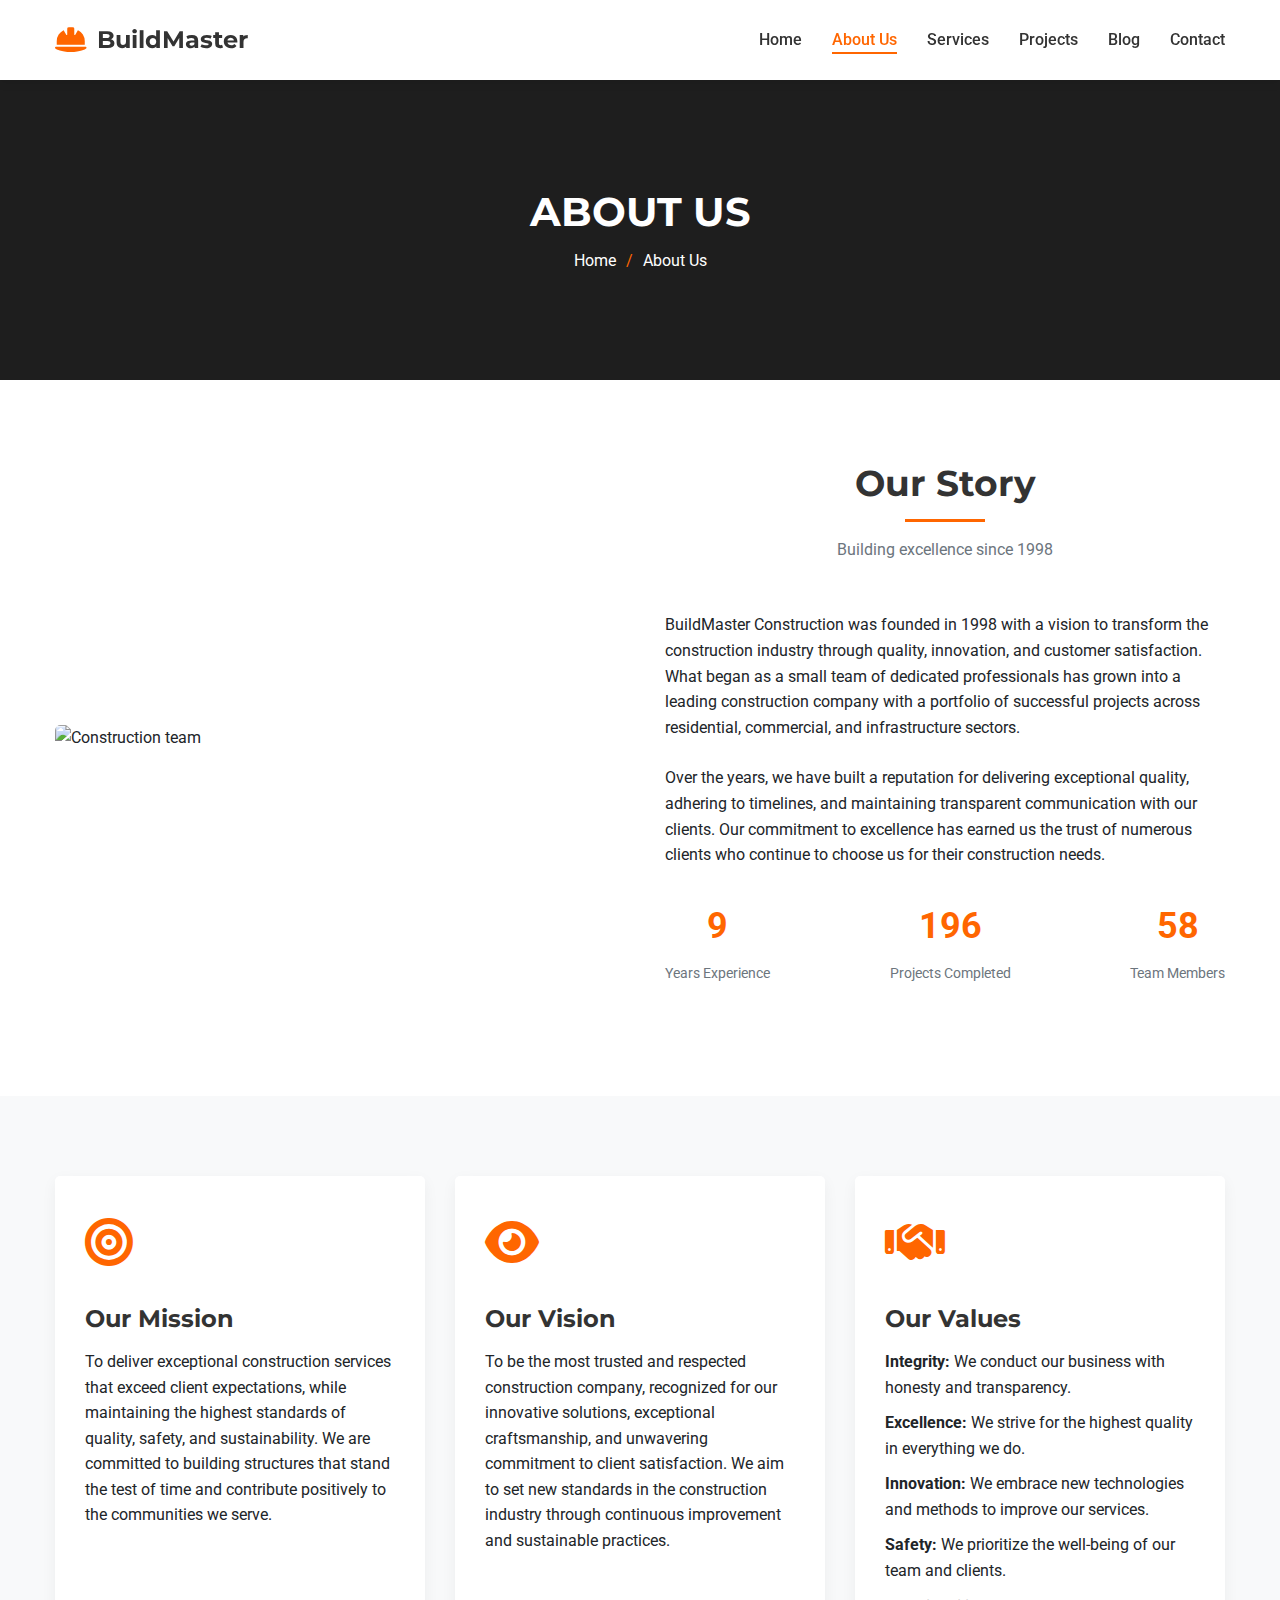
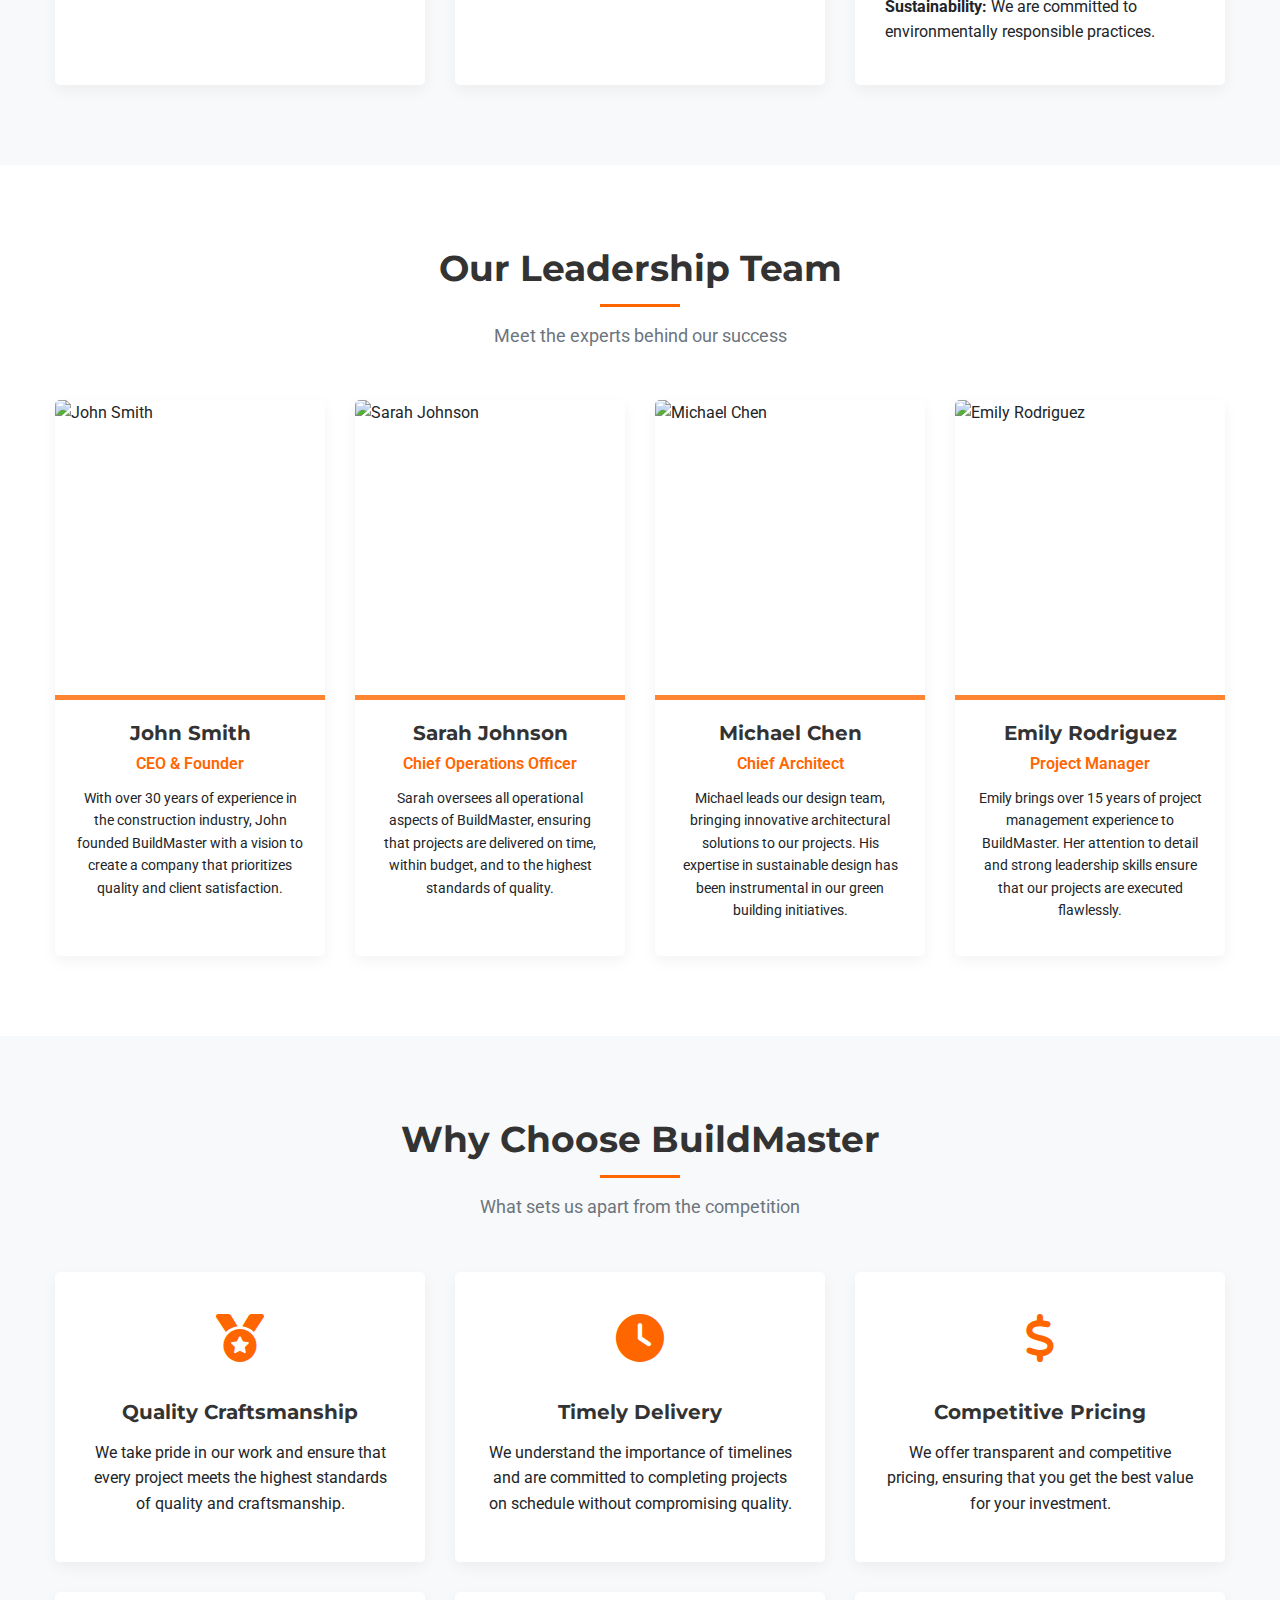
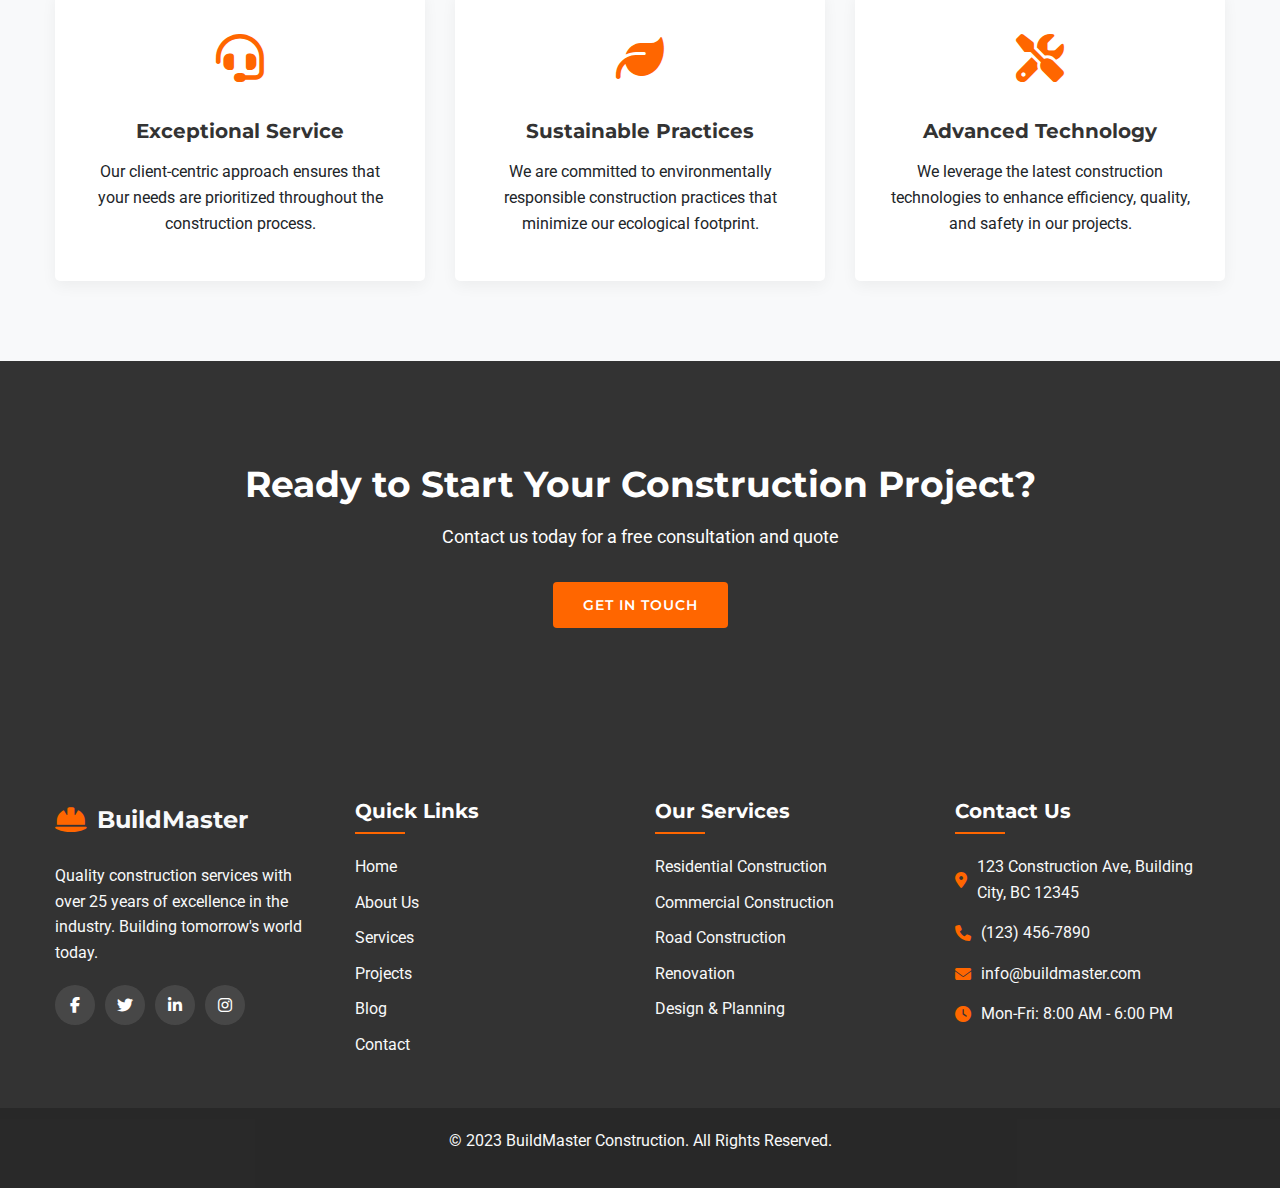
==== about.html @ 222fef74 "BuildMaster  Building Your Vision with Excellence" ====
<!DOCTYPE html>
<html lang="en">
<head>
    <meta charset="UTF-8">
    <meta name="viewport" content="width=device-width, initial-scale=1.0">
    <title>About Us - BuildMaster Construction</title>
    <link rel="stylesheet" href="style.css">
    <link rel="stylesheet" href="https://cdnjs.cloudflare.com/ajax/libs/font-awesome/6.4.0/css/all.min.css">
    <link rel="preconnect" href="https://fonts.googleapis.com">
    <link rel="preconnect" href="https://fonts.gstatic.com" crossorigin>
    <link href="https://fonts.googleapis.com/css2?family=Montserrat:wght@400;500;600;700&family=Roboto:wght@300;400;500;700&display=swap" rel="stylesheet">
</head>
<body>
    <!-- Header -->
    <header id="header">
        <div class="container">
            <div class="header-content">
                <div class="logo">
                    <a href="index.html">
                        <span class="logo-icon"><i class="fas fa-hard-hat"></i></span>
                        <span class="logo-text">BuildMaster</span>
                    </a>
                </div>
                <nav class="main-nav">
                    <button class="mobile-menu-btn">
                        <span></span>
                        <span></span>
                        <span></span>
                    </button>
                    <ul class="nav-links">
                        <li><a href="index.html">Home</a></li>
                        <li><a href="about.html" class="active">About Us</a></li>
                        <li><a href="services.html">Services</a></li>
                        <li><a href="projects.html">Projects</a></li>
                        <li><a href="blog.html">Blog</a></li>
                        <li><a href="contact.html">Contact</a></li>
                    </ul>
                </nav>
            </div>
        </div>
    </header>

    <!-- Page Banner -->
    <section id="page-banner">
        <div class="banner-overlay"></div>
        <div class="container">
            <div class="banner-content">
                <h1>About Us</h1>
                <ul class="breadcrumb">
                    <li><a href="index.html">Home</a></li>
                    <li>About Us</li>
                </ul>
            </div>
        </div>
    </section>

    <!-- About Section -->
    <section id="about" class="section">
        <div class="container">
            <div class="about-grid">
                <div class="about-image" data-aos="fade-right">
                    <img src="https://images.unsplash.com/photo-1541888946425-d81bb19240f5?ixlib=rb-4.0.3&ixid=M3wxMjA3fDB8MHxwaG90by1wYWdlfHx8fGVufDB8fHx8fA%3D%3D&auto=format&fit=crop&w=1170&q=80" alt="Construction team">
                </div>
                <div class="about-content" data-aos="fade-left">
                    <div class="section-header text-left">
                        <h2>Our Story</h2>
                        <p>Building excellence since 1998</p>
                    </div>
                    <p>BuildMaster Construction was founded in 1998 with a vision to transform the construction industry through quality, innovation, and customer satisfaction. What began as a small team of dedicated professionals has grown into a leading construction company with a portfolio of successful projects across residential, commercial, and infrastructure sectors.</p>
                    <p>Over the years, we have built a reputation for delivering exceptional quality, adhering to timelines, and maintaining transparent communication with our clients. Our commitment to excellence has earned us the trust of numerous clients who continue to choose us for their construction needs.</p>
                    <div class="stats-container">
                        <div class="stat-item">
                            <span class="stat-number" data-count="25">0</span>
                            <span class="stat-label">Years Experience</span>
                        </div>
                        <div class="stat-item">
                            <span class="stat-number" data-count="500">0</span>
                            <span class="stat-label">Projects Completed</span>
                        </div>
                        <div class="stat-item">
                            <span class="stat-number" data-count="150">0</span>
                            <span class="stat-label">Team Members</span>
                        </div>
                    </div>
                </div>
            </div>
        </div>
    </section>

    <!-- Mission & Vision -->
    <section id="mission-vision" class="section bg-light">
        <div class="container">
            <div class="mission-vision-grid">
                <div class="mission-box" data-aos="fade-up">
                    <div class="icon">
                        <i class="fas fa-bullseye"></i>
                    </div>
                    <h3>Our Mission</h3>
                    <p>To deliver exceptional construction services that exceed client expectations, while maintaining the highest standards of quality, safety, and sustainability. We are committed to building structures that stand the test of time and contribute positively to the communities we serve.</p>
                </div>
                <div class="vision-box" data-aos="fade-up" data-aos-delay="100">
                    <div class="icon">
                        <i class="fas fa-eye"></i>
                    </div>
                    <h3>Our Vision</h3>
                    <p>To be the most trusted and respected construction company, recognized for our innovative solutions, exceptional craftsmanship, and unwavering commitment to client satisfaction. We aim to set new standards in the construction industry through continuous improvement and sustainable practices.</p>
                </div>
                <div class="values-box" data-aos="fade-up" data-aos-delay="200">
                    <div class="icon">
                        <i class="fas fa-handshake"></i>
                    </div>
                    <h3>Our Values</h3>
                    <ul>
                        <li><strong>Integrity:</strong> We conduct our business with honesty and transparency.</li>
                        <li><strong>Excellence:</strong> We strive for the highest quality in everything we do.</li>
                        <li><strong>Innovation:</strong> We embrace new technologies and methods to improve our services.</li>
                        <li><strong>Safety:</strong> We prioritize the well-being of our team and clients.</li>
                        <li><strong>Sustainability:</strong> We are committed to environmentally responsible practices.</li>
                    </ul>
                </div>
            </div>
        </div>
    </section>

    <!-- Team Section -->
    <section id="team" class="section">
        <div class="container">
            <div class="section-header">
                <h2>Our Leadership Team</h2>
                <p>Meet the experts behind our success</p>
            </div>
            <div class="team-grid">
                <div class="team-member" data-aos="fade-up">
                    <div class="member-img">
                        <img src="https://randomuser.me/api/portraits/men/32.jpg" alt="John Smith">
                        <div class="social-links">
                            <a href="#" aria-label="LinkedIn"><i class="fab fa-linkedin-in"></i></a>
                            <a href="#" aria-label="Twitter"><i class="fab fa-twitter"></i></a>
                            <a href="#" aria-label="Email"><i class="fas fa-envelope"></i></a>
                        </div>
                    </div>
                    <div class="member-info">
                        <h3>John Smith</h3>
                        <p class="position">CEO & Founder</p>
                        <p class="bio">With over 30 years of experience in the construction industry, John founded BuildMaster with a vision to create a company that prioritizes quality and client satisfaction.</p>
                    </div>
                </div>
                <div class="team-member" data-aos="fade-up" data-aos-delay="100">
                    <div class="member-img">
                        <img src="https://randomuser.me/api/portraits/women/44.jpg" alt="Sarah Johnson">
                        <div class="social-links">
                            <a href="#" aria-label="LinkedIn"><i class="fab fa-linkedin-in"></i></a>
                            <a href="#" aria-label="Twitter"><i class="fab fa-twitter"></i></a>
                            <a href="#" aria-label="Email"><i class="fas fa-envelope"></i></a>
                        </div>
                    </div>
                    <div class="member-info">
                        <h3>Sarah Johnson</h3>
                        <p class="position">Chief Operations Officer</p>
                        <p class="bio">Sarah oversees all operational aspects of BuildMaster, ensuring that projects are delivered on time, within budget, and to the highest standards of quality.</p>
                    </div>
                </div>
                <div class="team-member" data-aos="fade-up" data-aos-delay="200">
                    <div class="member-img">
                        <img src="https://randomuser.me/api/portraits/men/62.jpg" alt="Michael Chen">
                        <div class="social-links">
                            <a href="#" aria-label="LinkedIn"><i class="fab fa-linkedin-in"></i></a>
                            <a href="#" aria-label="Twitter"><i class="fab fa-twitter"></i></a>
                            <a href="#" aria-label="Email"><i class="fas fa-envelope"></i></a>
                        </div>
                    </div>
                    <div class="member-info">
                        <h3>Michael Chen</h3>
                        <p class="position">Chief Architect</p>
                        <p class="bio">Michael leads our design team, bringing innovative architectural solutions to our projects. His expertise in sustainable design has been instrumental in our green building initiatives.</p>
                    </div>
                </div>
                <div class="team-member" data-aos="fade-up" data-aos-delay="300">
                    <div class="member-img">
                        <img src="https://randomuser.me/api/portraits/women/28.jpg" alt="Emily Rodriguez">
                        <div class="social-links">
                            <a href="#" aria-label="LinkedIn"><i class="fab fa-linkedin-in"></i></a>
                            <a href="#" aria-label="Twitter"><i class="fab fa-twitter"></i></a>
                            <a href="#" aria-label="Email"><i class="fas fa-envelope"></i></a>
                        </div>
                    </div>
                    <div class="member-info">
                        <h3>Emily Rodriguez</h3>
                        <p class="position">Project Manager</p>
                        <p class="bio">Emily brings over 15 years of project management experience to BuildMaster. Her attention to detail and strong leadership skills ensure that our projects are executed flawlessly.</p>
                    </div>
                </div>
            </div>
        </div>
    </section>

    <!-- Why Choose Us -->
    <section id="why-choose" class="section bg-light">
        <div class="container">
            <div class="section-header">
                <h2>Why Choose BuildMaster</h2>
                <p>What sets us apart from the competition</p>
            </div>
            <div class="features-grid">
                <div class="feature-item" data-aos="fade-up">
                    <div class="feature-icon">
                        <i class="fas fa-medal"></i>
                    </div>
                    <h3>Quality Craftsmanship</h3>
                    <p>We take pride in our work and ensure that every project meets the highest standards of quality and craftsmanship.</p>
                </div>
                <div class="feature-item" data-aos="fade-up" data-aos-delay="100">
                    <div class="feature-icon">
                        <i class="fas fa-clock"></i>
                    </div>
                    <h3>Timely Delivery</h3>
                    <p>We understand the importance of timelines and are committed to completing projects on schedule without compromising quality.</p>
                </div>
                <div class="feature-item" data-aos="fade-up" data-aos-delay="200">
                    <div class="feature-icon">
                        <i class="fas fa-dollar-sign"></i>
                    </div>
                    <h3>Competitive Pricing</h3>
                    <p>We offer transparent and competitive pricing, ensuring that you get the best value for your investment.</p>
                </div>
                <div class="feature-item" data-aos="fade-up" data-aos-delay="300">
                    <div class="feature-icon">
                        <i class="fas fa-headset"></i>
                    </div>
                    <h3>Exceptional Service</h3>
                    <p>Our client-centric approach ensures that your needs are prioritized throughout the construction process.</p>
                </div>
                <div class="feature-item" data-aos="fade-up" data-aos-delay="400">
                    <div class="feature-icon">
                        <i class="fas fa-leaf"></i>
                    </div>
                    <h3>Sustainable Practices</h3>
                    <p>We are committed to environmentally responsible construction practices that minimize our ecological footprint.</p>
                </div>
                <div class="feature-item" data-aos="fade-up" data-aos-delay="500">
                    <div class="feature-icon">
                        <i class="fas fa-tools"></i>
                    </div>
                    <h3>Advanced Technology</h3>
                    <p>We leverage the latest construction technologies to enhance efficiency, quality, and safety in our projects.</p>
                </div>
            </div>
        </div>
    </section>

    <!-- CTA Section -->
    <section id="cta" class="section">
        <div class="container">
            <div class="cta-content">
                <h2>Ready to Start Your Construction Project?</h2>
                <p>Contact us today for a free consultation and quote</p>
                <a href="contact.html" class="btn btn-primary">Get in Touch</a>
            </div>
        </div>
    </section>

    <!-- Footer -->
    <footer id="footer">
        <div class="footer-top">
            <div class="container">
                <div class="footer-grid">
                    <div class="footer-info">
                        <div class="footer-logo">
                            <span class="logo-icon"><i class="fas fa-hard-hat"></i></span>
                            <span class="logo-text">BuildMaster</span>
                        </div>
                        <p>Quality construction services with over 25 years of excellence in the industry. Building tomorrow's world today.</p>
                        <div class="social-links">
                            <a href="#" aria-label="Facebook"><i class="fab fa-facebook-f"></i></a>
                            <a href="#" aria-label="Twitter"><i class="fab fa-twitter"></i></a>
                            <a href="#" aria-label="LinkedIn"><i class="fab fa-linkedin-in"></i></a>
                            <a href="#" aria-label="Instagram"><i class="fab fa-instagram"></i></a>
                        </div>
                    </div>
                    <div class="footer-links">
                        <h3>Quick Links</h3>
                        <ul>
                            <li><a href="index.html">Home</a></li>
                            <li><a href="about.html">About Us</a></li>
                            <li><a href="services.html">Services</a></li>
                            <li><a href="projects.html">Projects</a></li>
                            <li><a href="blog.html">Blog</a></li>
                            <li><a href="contact.html">Contact</a></li>
                        </ul>
                    </div>
                    <div class="footer-services">
                        <h3>Our Services</h3>
                        <ul>
                            <li><a href="services.html#residential">Residential Construction</a></li>
                            <li><a href="services.html#commercial">Commercial Construction</a></li>
                            <li><a href="services.html#road">Road Construction</a></li>
                            <li><a href="services.html#renovation">Renovation</a></li>
                            <li><a href="services.html#design">Design & Planning</a></li>
                        </ul>
                    </div>
                    <div class="footer-contact">
                        <h3>Contact Us</h3>
                        <p><i class="fas fa-map-marker-alt"></i> 123 Construction Ave, Building City, BC 12345</p>
                        <p><i class="fas fa-phone"></i> (123) 456-7890</p>
                        <p><i class="fas fa-envelope"></i> info@buildmaster.com</p>
                        <p><i class="fas fa-clock"></i> Mon-Fri: 8:00 AM - 6:00 PM</p>
                    </div>
                </div>
            </div>
        </div>
        <div class="footer-bottom">
            <div class="container">
                <p>&copy; 2023 BuildMaster Construction. All Rights Reserved.</p>
            </div>
        </div>
    </footer>

    <!-- Back to Top Button -->
    <a href="#" class="back-to-top" aria-label="Back to top"><i class="fas fa-arrow-up"></i></a>

    <!-- JavaScript -->
    <script src="script.js"></script>
</body>
</html>
---- style.css ----
/* ===== VARIABLES ===== */
:root {
    /* Colors */
    --primary-color: #ff6600;
    --primary-dark: #e65c00;
    --secondary-color: #333333;
    --light-color: #f8f9fa;
    --dark-color: #212529;
    --gray-color: #6c757d;
    --light-gray: #e9ecef;
    --white-color: #ffffff;
    
    /* Typography */
    --heading-font: 'Montserrat', sans-serif;
    --body-font: 'Roboto', sans-serif;
    
    /* Spacing */
    --section-padding: 80px 0;
    --container-padding: 0 15px;
}

/* ===== RESET & BASE STYLES ===== */
* {
    margin: 0;
    padding: 0;
    box-sizing: border-box;
}

html {
    scroll-behavior: smooth;
}

body {
    font-family: var(--body-font);
    font-size: 16px;
    line-height: 1.6;
    color: var(--dark-color);
    background-color: var(--white-color);
    overflow-x: hidden;
}

h1, h2, h3, h4, h5, h6 {
    font-family: var(--heading-font);
    font-weight: 700;
    line-height: 1.3;
    margin-bottom: 15px;
    color: var(--secondary-color);
}

p {
    margin-bottom: 15px;
}

a {
    text-decoration: none;
    color: var(--primary-color);
    transition: all 0.3s ease;
}

a:hover {
    color: var(--primary-dark);
}

ul {
    list-style: none;
}

img {
    max-width: 100%;
    height: auto;
    display: block;
}

.container {
    width: 100%;
    max-width: 1200px;
    margin: 0 auto;
    padding: var(--container-padding);
}

.section {
    padding: var(--section-padding);
}

.bg-light {
    background-color: var(--light-color);
}

.text-left {
    text-align: left;
}

.text-center {
    text-align: center;
}

/* ===== BUTTONS ===== */
.btn {
    display: inline-block;
    padding: 12px 30px;
    font-weight: 600;
    text-align: center;
    border-radius: 4px;
    cursor: pointer;
    transition: all 0.3s ease;
    font-family: var(--heading-font);
    text-transform: uppercase;
    font-size: 14px;
    letter-spacing: 1px;
    border: none;
}

.btn-primary {
    background-color: var(--primary-color);
    color: var(--white-color);
}

.btn-primary:hover {
    background-color: var(--primary-dark);
    color: var(--white-color);
}

.btn-secondary {
    background-color: var(--secondary-color);
    color: var(--white-color);
}

.btn-secondary:hover {
    background-color: #444;
    color: var(--white-color);
}

.btn-sm {
    padding: 8px 20px;
    font-size: 12px;
}

/* ===== HEADER ===== */
#header {
    position: fixed;
    top: 0;
    left: 0;
    width: 100%;
    z-index: 1000;
    background-color: rgba(255, 255, 255, 0.95);
    box-shadow: 0 2px 10px rgba(0, 0, 0, 0.1);
    transition: all 0.3s ease;
}

.header-content {
    display: flex;
    justify-content: space-between;
    align-items: center;
    height: 80px;
}

.logo a {
    display: flex;
    align-items: center;
    color: var(--secondary-color);
    font-family: var(--heading-font);
    font-weight: 700;
    font-size: 24px;
}

.logo-icon {
    color: var(--primary-color);
    font-size: 28px;
    margin-right: 10px;
}

.nav-links {
    display: flex;
}

.nav-links li {
    margin-left: 30px;
}

.nav-links a {
    color: var(--secondary-color);
    font-weight: 500;
    position: relative;
    padding: 5px 0;
}

.nav-links a:hover, .nav-links a.active {
    color: var(--primary-color);
}

.nav-links a::after {
    content: '';
    position: absolute;
    bottom: 0;
    left: 0;
    width: 0;
    height: 2px;
    background-color: var(--primary-color);
    transition: width 0.3s ease;
}

.nav-links a:hover::after, .nav-links a.active::after {
    width: 100%;
}

.mobile-menu-btn {
    display: none;
    background: none;
    border: none;
    cursor: pointer;
}

.mobile-menu-btn span {
    display: block;
    width: 25px;
    height: 3px;
    background-color: var(--secondary-color);
    margin: 5px 0;
    transition: all 0.3s ease;
}

/* ===== HERO SECTION ===== */
#hero {
    height: 100vh;
    background: url('https://images.unsplash.com/photo-1541888946425-d81bb19240f5?ixlib=rb-4.0.3&ixid=M3wxMjA3fDB8MHxwaG90by1wYWdlfHx8fGVufDB8fHx8fA%3D%3D&auto=format&fit=crop&w=1170&q=80') no-repeat center center/cover;
    position: relative;
    display: flex;
    align-items: center;
    text-align: center;
    color: var(--white-color);
}

.hero-overlay {
    position: absolute;
    top: 0;
    left: 0;
    width: 100%;
    height: 100%;
    background-color: rgba(0, 0, 0, 0.7);
}

.hero-content {
    position: relative;
    z-index: 1;
    max-width: 800px;
    margin: 0 auto;
    padding: 0 15px;
}

.hero-content h1 {
    font-size: 48px;
    margin-bottom: 20px;
    color: var(--white-color);
    text-transform: uppercase;
}

.hero-content p {
    font-size: 20px;
    margin-bottom: 30px;
}

.hero-btns {
    display: flex;
    justify-content: center;
    gap: 15px;
}

/* ===== SECTION HEADER ===== */
.section-header {
    text-align: center;
    margin-bottom: 50px;
}

.section-header h2 {
    font-size: 36px;
    position: relative;
    padding-bottom: 15px;
    margin-bottom: 15px;
}

.section-header h2::after {
    content: '';
    position: absolute;
    bottom: 0;
    left: 50%;
    transform: translateX(-50%);
    width: 80px;
    height: 3px;
    background-color: var(--primary-color);
}

.section-header p {
    font-size: 18px;
    color: var(--gray-color);
}

.section-footer {
    text-align: center;
    margin-top: 40px;
}

/* ===== SERVICES SECTION ===== */
.services-grid {
    display: grid;
    grid-template-columns: repeat(auto-fit, minmax(250px, 1fr));
    gap: 30px;
}

.service-card {
    background-color: var(--white-color);
    border-radius: 5px;
    padding: 30px;
    text-align: center;
    box-shadow: 0 5px 15px rgba(0, 0, 0, 0.05);
    transition: all 0.3s ease;
}

.service-card:hover {
    transform: translateY(-10px);
    box-shadow: 0 10px 25px rgba(0, 0, 0, 0.1);
}

.service-icon {
    font-size: 48px;
    color: var(--primary-color);
    margin-bottom: 20px;
}

.service-card h3 {
    font-size: 22px;
    margin-bottom: 15px;
}

.read-more {
    display: inline-block;
    margin-top: 15px;
    font-weight: 600;
    color: var(--primary-color);
}

.read-more i {
    margin-left: 5px;
    transition: transform 0.3s ease;
}

.read-more:hover i {
    transform: translateX(5px);
}

/* ===== ABOUT SECTION ===== */
.about-grid {
    display: grid;
    grid-template-columns: repeat(2, 1fr);
    gap: 50px;
    align-items: center;
}

.about-image {
    position: relative;
    border-radius: 5px;
    overflow: hidden;
}

.about-image img {
    border-radius: 5px;
    transition: transform 0.5s ease;
}

.about-image:hover img {
    transform: scale(1.05);
}

.about-content p {
    margin-bottom: 25px;
    font-size: 16px;
}

.stats-container {
    display: flex;
    justify-content: space-between;
    margin: 30px 0;
}

.stat-item {
    text-align: center;
}

.stat-number {
    font-size: 36px;
    font-weight: 700;
    color: var(--primary-color);
    display: block;
    margin-bottom: 5px;
}

.stat-label {
    font-size: 14px;
    color: var(--gray-color);
}

/* ===== PROJECTS SECTION ===== */
.projects-grid {
    display: grid;
    grid-template-columns: repeat(auto-fit, minmax(300px, 1fr));
    gap: 30px;
}

.project-card {
    background-color: var(--white-color);
    border-radius: 5px;
    overflow: hidden;
    box-shadow: 0 5px 15px rgba(0, 0, 0, 0.05);
    transition: all 0.3s ease;
}

.project-card:hover {
    transform: translateY(-10px);
    box-shadow: 0 10px 25px rgba(0, 0, 0, 0.1);
}

.project-img {
    height: 250px;
    overflow: hidden;
}

.project-img img {
    width: 100%;
    height: 100%;
    object-fit: cover;
    transition: transform 0.5s ease;
}

.project-card:hover .project-img img {
    transform: scale(1.1);
}

.project-info {
    padding: 20px;
}

.project-info h3 {
    font-size: 20px;
    margin-bottom: 5px;
}

.project-category {
    color: var(--primary-color);
    font-weight: 600;
    margin-bottom: 10px;
}

.project-desc {
    margin-bottom: 15px;
    font-size: 14px;
}

/* ===== TESTIMONIALS SECTION ===== */
.testimonial-slider {
    position: relative;
    max-width: 800px;
    margin: 0 auto;
    overflow: hidden;
}

.testimonial-slide {
    display: none;
    animation: fadeIn 0.5s ease forwards;
}

.testimonial-slide.active {
    display: block;
}

@keyframes fadeIn {
    from { opacity: 0; }
    to { opacity: 1; }
}

.testimonial-content {
    background-color: var(--white-color);
    padding: 30px;
    border-radius: 5px;
    box-shadow: 0 5px 15px rgba(0, 0, 0, 0.05);
    text-align: center;
}

.testimonial-rating {
    color: #ffc107;
    font-size: 18px;
    margin-bottom: 15px;
}

.testimonial-text {
    font-style: italic;
    margin-bottom: 20px;
    font-size: 18px;
}

.testimonial-author {
    display: flex;
    align-items: center;
    justify-content: center;
}

.author-img {
    width: 60px;
    height: 60px;
    border-radius: 50%;
    overflow: hidden;
    margin-right: 15px;
}

.author-img img {
    width: 100%;
    height: 100%;
    object-fit: cover;
}

.author-info h4 {
    margin-bottom: 5px;
    font-size: 18px;
}

.author-info p {
    color: var(--gray-color);
    margin-bottom: 0;
    font-size: 14px;
}

.testimonial-controls {
    display: flex;
    justify-content: center;
    align-items: center;
    margin-top: 30px;
}

.testimonial-prev, .testimonial-next {
    background: var(--primary-color);
    color: var(--white-color);
    border: none;
    width: 40px;
    height: 40px;
    border-radius: 50%;
    cursor: pointer;
    display: flex;
    align-items: center;
    justify-content: center;
    transition: all 0.3s ease;
}

.testimonial-prev:hover, .testimonial-next:hover {
    background: var(--primary-dark);
}

.testimonial-dots {
    display: flex;
    margin: 0 15px;
}

.dot {
    width: 10px;
    height: 10px;
    border-radius: 50%;
    background-color: var(--light-gray);
    margin: 0 5px;
    cursor: pointer;
    transition: all 0.3s ease;
}

.dot.active {
    background-color: var(--primary-color);
}

/* ===== CTA SECTION ===== */
#cta {
    background: linear-gradient(rgba(0, 0, 0, 0.8), rgba(0, 0, 0, 0.8)), url('https://images.unsplash.com/photo-1504307651254-35680f356dfd?ixlib=rb-4.0.3&ixid=M3wxMjA3fDB8MHxwaG90by1wYWdlfHx8fGVufDB8fHx8fA%3D%3D&auto=format&fit=crop&w=1170&q=80') no-repeat center center/cover;
    text-align: center;
    color: var(--white-color);
    padding: 100px 0;
}

.cta-content h2 {
    color: var(--white-color);
    font-size: 36px;
    margin-bottom: 15px;
}

.cta-content p {
    font-size: 18px;
    margin-bottom: 30px;
}

/* ===== FAQ SECTION ===== */
.faq-container {
    max-width: 800px;
    margin: 0 auto;
}

.faq-item {
    margin-bottom: 15px;
    border-radius: 5px;
    overflow: hidden;
    box-shadow: 0 2px 10px rgba(0, 0, 0, 0.05);
}

.faq-question {
    background-color: var(--white-color);
    padding: 20px;
    cursor: pointer;
    display: flex;
    justify-content: space-between;
    align-items: center;
}

.faq-question h3 {
    margin-bottom: 0;
    font-size: 18px;
}

.faq-toggle {
    color: var(--primary-color);
    font-size: 18px;
    transition: transform 0.3s ease;
}

.faq-item.active .faq-toggle {
    transform: rotate(45deg);
}

.faq-answer {
    background-color: var(--white-color);
    padding: 0 20px;
    max-height: 0;
    overflow: hidden;
    transition: max-height 0.3s ease, padding 0.3s ease;
}

.faq-item.active .faq-answer {
    padding: 20px;
    max-height: 1000px;
}

/* ===== FOOTER ===== */
#footer {
    background-color: var(--secondary-color);
    color: var(--light-color);
}

.footer-top {
    padding: 70px 0 40px;
}

.footer-grid {
    display: grid;
    grid-template-columns: repeat(auto-fit, minmax(200px, 1fr));
    gap: 30px;
}

.footer-info {
    margin-bottom: 30px;
}

.footer-logo {
    display: flex;
    align-items: center;
    margin-bottom: 20px;
    font-family: var(--heading-font);
    font-weight: 700;
    font-size: 24px;
}

.social-links {
    display: flex;
    margin-top: 20px;
}

.social-links a {
    display: flex;
    align-items: center;
    justify-content: center;
    width: 40px;
    height: 40px;
    background-color: rgba(255, 255, 255, 0.1);
    border-radius: 50%;
    margin-right: 10px;
    color: var(--white-color);
    transition: all 0.3s ease;
}

.social-links a:hover {
    background-color: var(--primary-color);
    color: var(--white-color);
}

.footer-links h3, .footer-services h3, .footer-contact h3 {
    color: var(--white-color);
    font-size: 20px;
    margin-bottom: 20px;
    position: relative;
    padding-bottom: 10px;
}

.footer-links h3::after, .footer-services h3::after, .footer-contact h3::after {
    content: '';
    position: absolute;
    bottom: 0;
    left: 0;
    width: 50px;
    height: 2px;
    background-color: var(--primary-color);
}

.footer-links ul li, .footer-services ul li {
    margin-bottom: 10px;
}

.footer-links a, .footer-services a {
    color: var(--light-color);
    transition: all 0.3s ease;
}

.footer-links a:hover, .footer-services a:hover {
    color: var(--primary-color);
    padding-left: 5px;
}

.footer-contact p {
    margin-bottom: 15px;
    display: flex;
    align-items: center;
}

.footer-contact i {
    margin-right: 10px;
    color: var(--primary-color);
}

.footer-bottom {
    background-color: rgba(0, 0, 0, 0.2);
    padding: 20px 0;
    text-align: center;
}

/* ===== BACK TO TOP BUTTON ===== */
.back-to-top {
    position: fixed;
    bottom: 20px;
    right: 20px;
    width: 40px;
    height: 40px;
    background-color: var(--primary-color);
    color: var(--white-color);
    border-radius: 50%;
    display: flex;
    align-items: center;
    justify-content: center;
    z-index: 99;
    opacity: 0;
    visibility: hidden;
    transition: all 0.3s ease;
}

.back-to-top.active {
    opacity: 1;
    visibility: visible;
}

.back-to-top:hover {
    background-color: var(--primary-dark);
    color: var(--white-color);
}

/* ===== ANIMATIONS ===== */
.fade-in {
    opacity: 0;
    transform: translateY(20px);
    transition: opacity 0.5s ease, transform 0.5s ease;
}

.fade-in.active {
    opacity: 1;
    transform: translateY(0);
}

/* ===== RESPONSIVE STYLES ===== */
@media screen and (max-width: 992px) {
    .hero-content h1 {
        font-size: 40px;
    }
    
    .about-grid {
        grid-template-columns: 1fr;
    }
    
    .about-image {
        order: 2;
    }
    
    .about-content {
        order: 1;
    }
}

@media screen and (max-width: 768px) {
    .header-content {
        height: 70px;
    }
    
    .mobile-menu-btn {
        display: block;
    }
    
    .nav-links {
        position: fixed;
        top: 70px;
        left: -100%;
        width: 100%;
        height: calc(100vh - 70px);
        background-color: var(--white-color);
        flex-direction: column;
        align-items: center;
        padding: 40px 0;
        transition: left 0.3s ease;
        z-index: 999;
    }
    
    .nav-links.active {
        left: 0;
    }
    
    .nav-links li {
        margin: 15px 0;
    }
    
    .hero-content h1 {
        font-size: 32px;
    }
    
    .hero-content p {
        font-size: 18px;
    }
    
    .hero-btns {
        flex-direction: column;
        gap: 10px;
    }
    
    .section-header h2 {
        font-size: 30px;
    }
    
    .stats-container {
        flex-wrap: wrap;
        gap: 20px;
    }
    
    .stat-item {
        flex: 0 0 calc(50% - 10px);
    }
}

@media screen and (max-width: 576px) {
    .hero-content h1 {
        font-size: 28px;
    }
    
    .section-header h2 {
        font-size: 26px;
    }
    
    .footer-grid {
        grid-template-columns: 1fr;
    }
}





/* Additional styles for the new pages */

/* Page Banner */
#page-banner {
    height: 300px;
    background: linear-gradient(rgba(0, 0, 0, 0.7), rgba(0, 0, 0, 0.7)), url('https://images.unsplash.com/photo-1541888946425-d81bb19240f5?ixlib=rb-4.0.3&ixid=M3wxMjA3fDB8MHxwaG90by1wYWdlfHx8fGVufDB8fHx8fA%3D%3D&auto=format&fit=crop&w=1170&q=80') no-repeat center center/cover;
    position: relative;
    display: flex;
    align-items: center;
    text-align: center;
    color: var(--white-color);
    margin-top: 80px;
}

.banner-overlay {
    position: absolute;
    top: 0;
    left: 0;
    width: 100%;
    height: 100%;
    background-color: rgba(0, 0, 0, 0.6);
}

.banner-content {
    position: relative;
    z-index: 1;
    width: 100%;
}

.banner-content h1 {
    font-size: 40px;
    margin-bottom: 10px;
    color: var(--white-color);
    text-transform: uppercase;
}

.breadcrumb {
    display: flex;
    justify-content: center;
    align-items: center;
    list-style: none;
}

.breadcrumb li {
    font-size: 16px;
    color: var(--white-color);
}

.breadcrumb li:not(:last-child)::after {
    content: '/';
    margin: 0 10px;
    color: var(--primary-color);
}

.breadcrumb li a {
    color: var(--white-color);
}

.breadcrumb li a:hover {
    color: var(--primary-color);
}

/* Mission & Vision Section */
.mission-vision-grid {
    display: grid;
    grid-template-columns: repeat(auto-fit, minmax(300px, 1fr));
    gap: 30px;
}

.mission-box, .vision-box, .values-box {
    background-color: var(--white-color);
    padding: 30px;
    border-radius: 5px;
    box-shadow: 0 5px 15px rgba(0, 0, 0, 0.05);
    transition: all 0.3s ease;
}

.mission-box:hover, .vision-box:hover, .values-box:hover {
    transform: translateY(-10px);
    box-shadow: 0 10px 25px rgba(0, 0, 0, 0.1);
}

.mission-box .icon, .vision-box .icon, .values-box .icon {
    font-size: 48px;
    color: var(--primary-color);
    margin-bottom: 20px;
}

.mission-box h3, .vision-box h3, .values-box h3 {
    font-size: 24px;
    margin-bottom: 15px;
}

.values-box ul {
    list-style: none;
}

.values-box ul li {
    margin-bottom: 10px;
}

/* Team Section */
.team-grid {
    display: grid;
    grid-template-columns: repeat(auto-fit, minmax(250px, 1fr));
    gap: 30px;
}

.team-member {
    background-color: var(--white-color);
    border-radius: 5px;
    overflow: hidden;
    box-shadow: 0 5px 15px rgba(0, 0, 0, 0.05);
    transition: all 0.3s ease;
}

.team-member:hover {
    transform: translateY(-10px);
    box-shadow: 0 10px 25px rgba(0, 0, 0, 0.1);
}

.member-img {
    position: relative;
    overflow: hidden;
}

.member-img img {
    width: 100%;
    height: 300px;
    object-fit: cover;
    transition: transform 0.5s ease;
}

.team-member:hover .member-img img {
    transform: scale(1.1);
}

.member-img .social-links {
    position: absolute;
    bottom: -50px;
    left: 0;
    width: 100%;
    background-color: rgba(255, 102, 0, 0.8);
    display: flex;
    justify-content: center;
    padding: 10px 0;
    transition: bottom 0.3s ease;
}

.team-member:hover .member-img .social-links {
    bottom: 0;
}

.member-img .social-links a {
    width: 35px;
    height: 35px;
    background-color: var(--white-color);
    border-radius: 50%;
    display: flex;
    align-items: center;
    justify-content: center;
    margin: 0 5px;
    color: var(--primary-color);
    transition: all 0.3s ease;
}

.member-img .social-links a:hover {
    background-color: var(--secondary-color);
    color: var(--white-color);
}

.member-info {
    padding: 20px;
    text-align: center;
}

.member-info h3 {
    font-size: 20px;
    margin-bottom: 5px;
}

.position {
    color: var(--primary-color);
    font-weight: 600;
    margin-bottom: 10px;
}

.bio {
    font-size: 14px;
    line-height: 1.6;
}

/* Features Grid */
.features-grid {
    display: grid;
    grid-template-columns: repeat(auto-fit, minmax(300px, 1fr));
    gap: 30px;
}

.feature-item {
    background-color: var(--white-color);
    padding: 30px;
    border-radius: 5px;
    box-shadow: 0 5px 15px rgba(0, 0, 0, 0.05);
    text-align: center;
    transition: all 0.3s ease;
}

.feature-item:hover {
    transform: translateY(-10px);
    box-shadow: 0 10px 25px rgba(0, 0, 0, 0.1);
}

.feature-icon {
    font-size: 48px;
    color: var(--primary-color);
    margin-bottom: 20px;
}

.feature-item h3 {
    font-size: 20px;
    margin-bottom: 15px;
}

/* Service Section */
.service-section {
    padding: 60px 0;
}

.service-grid {
    display: grid;
    grid-template-columns: repeat(2, 1fr);
    gap: 50px;
    align-items: center;
}

.service-grid.reverse {
    direction: rtl;
}

.service-grid.reverse .service-content {
    direction: ltr;
}

.service-image {
    border-radius: 5px;
    overflow: hidden;
    box-shadow: 0 5px 15px rgba(0, 0, 0, 0.1);
}

.service-image img {
    width: 100%;
    height: auto;
    transition: transform 0.5s ease;
}

.service-image:hover img {
    transform: scale(1.05);
}

.service-content {
    padding: 20px;
}

.service-icon {
    font-size: 48px;
    color: var(--primary-color);
    margin-bottom: 20px;
}

.service-content h2 {
    font-size: 30px;
    margin-bottom: 15px;
}

.service-content h3 {
    font-size: 20px;
    margin: 20px 0 15px;
}

.service-list {
    margin-bottom: 25px;
}

.service-list li {
    margin-bottom: 10px;
    display: flex;
    align-items: flex-start;
}

.service-list li i {
    color: var(--primary-color);
    margin-right: 10px;
    margin-top: 5px;
}

/* Process Timeline */
.process-timeline {
    position: relative;
    max-width: 800px;
    margin: 0 auto;
    padding: 40px 0;
}

.process-timeline::before {
    content: '';
    position: absolute;
    top: 0;
    left: 50%;
    transform: translateX(-50%);
    width: 2px;
    height: 100%;
    background-color: var(--light-gray);
}

.process-step {
    position: relative;
    margin-bottom: 50px;
    display: flex;
    align-items: center;
}

.process-step:last-child {
    margin-bottom: 0;
}

.step-number {
    width: 60px;
    height: 60px;
    background-color: var(--primary-color);
    border-radius: 50%;
    display: flex;
    align-items: center;
    justify-content: center;
    color: var(--white-color);
    font-size: 24px;
    font-weight: 700;
    z-index: 1;
    box-shadow: 0 0 0 10px var(--white-color);
}

.step-content {
    background-color: var(--white-color);
    padding: 20px;
    border-radius: 5px;
    box-shadow: 0 5px 15px rgba(0, 0, 0, 0.05);
    margin-left: 30px;
    flex: 1;
}

.step-content h3 {
    font-size: 20px;
    margin-bottom: 10px;
}

/* Projects Page */
.projects-intro-content {
    max-width: 800px;
    margin: 0 auto 40px;
    text-align: center;
}

.project-filters {
    display: flex;
    justify-content: center;
    flex-wrap: wrap;
    margin-bottom: 30px;
}

.filter-btn {
    background: none;
    border: none;
    padding: 8px 20px;
    margin: 5px;
    cursor: pointer;
    font-weight: 600;
    border-radius: 30px;
    transition: all 0.3s ease;
}

.filter-btn:hover, .filter-btn.active {
    background-color: var(--primary-color);
    color: var(--white-color);
}

.projects-container {
    display: grid;
    grid-template-columns: repeat(auto-fit, minmax(300px, 1fr));
    gap: 30px;
}

.project-details {
    position: fixed;
    top: 0;
    left: 0;
    width: 100%;
    height: 100%;
    background-color: rgba(0, 0, 0, 0.8);
    z-index: 1000;
    display: none;
    overflow-y: auto;
}

.details-container {
    position: relative;
    max-width: 900px;
    margin: 50px auto;
    background-color: var(--white-color);
    border-radius: 5px;
    overflow: hidden;
}

.close-details {
    position: absolute;
    top: 20px;
    right: 20px;
    width: 40px;
    height: 40px;
    background-color: var(--primary-color);
    color: var(--white-color);
    border-radius: 50%;
    display: flex;
    align-items: center;
    justify-content: center;
    cursor: pointer;
    z-index: 10;
}

.details-content {
    padding: 30px;
}

.details-content h2 {
    font-size: 30px;
    margin-bottom: 15px;
}

.details-meta {
    display: flex;
    flex-wrap: wrap;
    margin-bottom: 20px;
}

.details-meta span {
    margin-right: 20px;
    margin-bottom: 10px;
    color: var(--gray-color);
}

.details-meta span i {
    margin-right: 5px;
    color: var(--primary-color);
}

.details-gallery {
    display: grid;
    grid-template-columns: repeat(auto-fit, minmax(250px, 1fr));
    gap: 15px;
    margin-bottom: 20px;
}

.details-gallery img {
    width: 100%;
    height: 200px;
    object-fit: cover;
    border-radius: 5px;
}

.details-description {
    margin-bottom: 20px;
}

.details-description ul {
    margin: 15px 0;
    padding-left: 20px;
}

.details-description ul li {
    margin-bottom: 5px;
}

.details-testimonial {
    background-color: var(--light-color);
    padding: 20px;
    border-radius: 5px;
    border-left: 4px solid var(--primary-color);
}

.details-testimonial blockquote {
    font-style: italic;
    margin-bottom: 10px;
}

.details-testimonial cite {
    font-weight: 600;
}

/* Blog Page */
.blog-container {
    display: grid;
    grid-template-columns: 2fr 1fr;
    gap: 40px;
}

.blog-post {
    background-color: var(--white-color);
    border-radius: 5px;
    overflow: hidden;
    box-shadow: 0 5px 15px rgba(0, 0, 0, 0.05);
    margin-bottom: 30px;
}

.post-img {
    height: 300px;
    overflow: hidden;
}

.post-img img {
    width: 100%;
    height: 100%;
    object-fit: cover;
    transition: transform 0.5s ease;
}

.blog-post:hover .post-img img {
    transform: scale(1.1);
}

.post-content {
    padding: 20px;
}

.post-meta {
    display: flex;
    flex-wrap: wrap;
    margin-bottom: 15px;
}

.post-meta span {
    margin-right: 20px;
    margin-bottom: 5px;
    font-size: 14px;
    color: var(--gray-color);
}

.post-meta span i {
    margin-right: 5px;
    color: var(--primary-color);
}

.post-title {
    font-size: 24px;
    margin-bottom: 15px;
}

.post-excerpt {
    margin-bottom: 15px;
}

.read-more {
    display: inline-block;
    font-weight: 600;
    color: var(--primary-color);
}

.read-more i {
    margin-left: 5px;
    transition: transform 0.3s ease;
}

.read-more:hover i {
    transform: translateX(5px);
}

.pagination {
    display: flex;
    justify-content: center;
    margin-top: 30px;
}

.pagination a {
    display: inline-block;
    width: 40px;
    height: 40px;
    line-height: 40px;
    text-align: center;
    margin: 0 5px;
    border-radius: 5px;
    background-color: var(--white-color);
    color: var(--secondary-color);
    transition: all 0.3s ease;
}

.pagination a.active, .pagination a:hover {
    background-color: var(--primary-color);
    color: var(--white-color);
}

.pagination a.next {
    width: auto;
    padding: 0 15px;
}

.sidebar-widget {
    background-color: var(--white-color);
    border-radius: 5px;
    padding: 20px;
    margin-bottom: 30px;
    box-shadow: 0 5px 15px rgba(0, 0, 0, 0.05);
}

.sidebar-widget h3 {
    font-size: 20px;
    margin-bottom: 20px;
    padding-bottom: 10px;
    border-bottom: 2px solid var(--light-gray);
    position: relative;
}

.sidebar-widget h3::after {
    content: '';
    position: absolute;
    bottom: -2px;
    left: 0;
    width: 50px;
    height: 2px;
    background-color: var(--primary-color);
}

.search-form {
    display: flex;
}

.search-form input {
    flex: 1;
    padding: 10px 15px;
    border: 1px solid var(--light-gray);
    border-radius: 5px 0 0 5px;
    outline: none;
}

.search-form button {
    background-color: var(--primary-color);
    color: var(--white-color);
    border: none;
    padding: 0 15px;
    border-radius: 0 5px 5px 0;
    cursor: pointer;
}

.categories-widget ul li {
    margin-bottom: 10px;
    border-bottom: 1px solid var(--light-gray);
    padding-bottom: 10px;
}

.categories-widget ul li:last-child {
    margin-bottom: 0;
    border-bottom: none;
    padding-bottom: 0;
}

.categories-widget ul li a {
    display: flex;
    justify-content: space-between;
    color: var(--secondary-color);
}

.categories-widget ul li a:hover {
    color: var(--primary-color);
}

.recent-post {
    display: flex;
    margin-bottom: 15px;
}

.recent-post:last-child {
    margin-bottom: 0;
}

.recent-post img {
    width: 80px;
    height: 60px;
    object-fit: cover;
    border-radius: 5px;
    margin-right: 15px;
}

.post-info h4 {
    font-size: 16px;
    margin-bottom: 5px;
}

.post-info span {
    font-size: 12px;
    color: var(--gray-color);
}

.tags {
    display: flex;
    flex-wrap: wrap;
}

.tags a {
    display: inline-block;
    padding: 5px 15px;
    background-color: var(--light-gray);
    color: var(--secondary-color);
    border-radius: 30px;
    margin: 0 5px 10px 0;
    font-size: 14px;
    transition: all 0.3s ease;
}

.tags a:hover {
    background-color: var(--primary-color);
    color: var(--white-color);
}

.newsletter-form {
    margin-top: 15px;
}

.newsletter-form input {
    width: 100%;
    padding: 10px 15px;
    border: 1px solid var(--light-gray);
    border-radius: 5px;
    margin-bottom: 10px;
    outline: none;
}

/* Contact Page */
.contact-info-grid {
    display: grid;
    grid-template-columns: repeat(auto-fit, minmax(250px, 1fr));
    gap: 30px;
}

.contact-info-item {
    background-color: var(--white-color);
    padding: 30px;
    border-radius: 5px;
    box-shadow: 0 5px 15px rgba(0, 0, 0, 0.05);
    text-align: center;
    transition: all 0.3s ease;
}

.contact-info-item:hover {
    transform: translateY(-10px);
    box-shadow: 0 10px 25px rgba(0, 0, 0, 0.1);
}

.contact-info-item .icon {
    width: 70px;
    height: 70px;
    background-color: var(--primary-color);
    color: var(--white-color);
    border-radius: 50%;
    display: flex;
    align-items: center;
    justify-content: center;
    font-size: 30px;
    margin: 0 auto 20px;
}

.contact-info-item h3 {
    font-size: 20px;
    margin-bottom: 10px;
}

.contact-grid {
    display: grid;
    grid-template-columns: repeat(2, 1fr);
    gap: 40px;
}

.contact-form-container, .map-container {
    background-color: var(--white-color);
    padding: 30px;
    border-radius: 5px;
    box-shadow: 0 5px 15px rgba(0, 0, 0, 0.05);
}

.contact-form-container h2, .map-container h2 {
    font-size: 24px;
    margin-bottom: 10px;
}

.contact-form-container p {
    margin-bottom: 20px;
}

.form-group {
    margin-bottom: 20px;
}

.form-group input, .form-group select, .form-group textarea {
    width: 100%;
    padding: 12px 15px;
    border: 1px solid var(--light-gray);
    border-radius: 5px;
    outline: none;
    transition: border-color 0.3s ease;
}

.form-group input:focus, .form-group select:focus, .form-group textarea:focus {
    border-color: var(--primary-color);
}

.map {
    height: 100%;
    min-height: 300px;
    border-radius: 5px;
    overflow: hidden;
}

/* Responsive Styles for New Pages */
@media screen and (max-width: 992px) {
    .service-grid {
        grid-template-columns: 1fr;
    }
    
    .service-grid.reverse {
        direction: ltr;
    }
    
    .blog-container {
        grid-template-columns: 1fr;
    }
    
    .contact-grid {
        grid-template-columns: 1fr;
    }
}

@media screen and (max-width: 768px) {
    #page-banner {
        height: 200px;
    }
    
    .banner-content h1 {
        font-size: 30px;
    }
    
    .process-timeline::before {
        left: 30px;
    }
    
    .process-step {
        flex-direction: column;
        align-items: flex-start;
    }
    
    .step-content {
        margin-left: 0;
        margin-top: 20px;
        width: 100%;
    }
    
    .details-meta {
        flex-direction: column;
    }
    
    .details-meta span {
        margin-right: 0;
    }
}

@media screen and (max-width: 576px) {
    .project-filters {
        flex-direction: column;
    }
    
    .filter-btn {
        margin: 5px 0;
    }
}
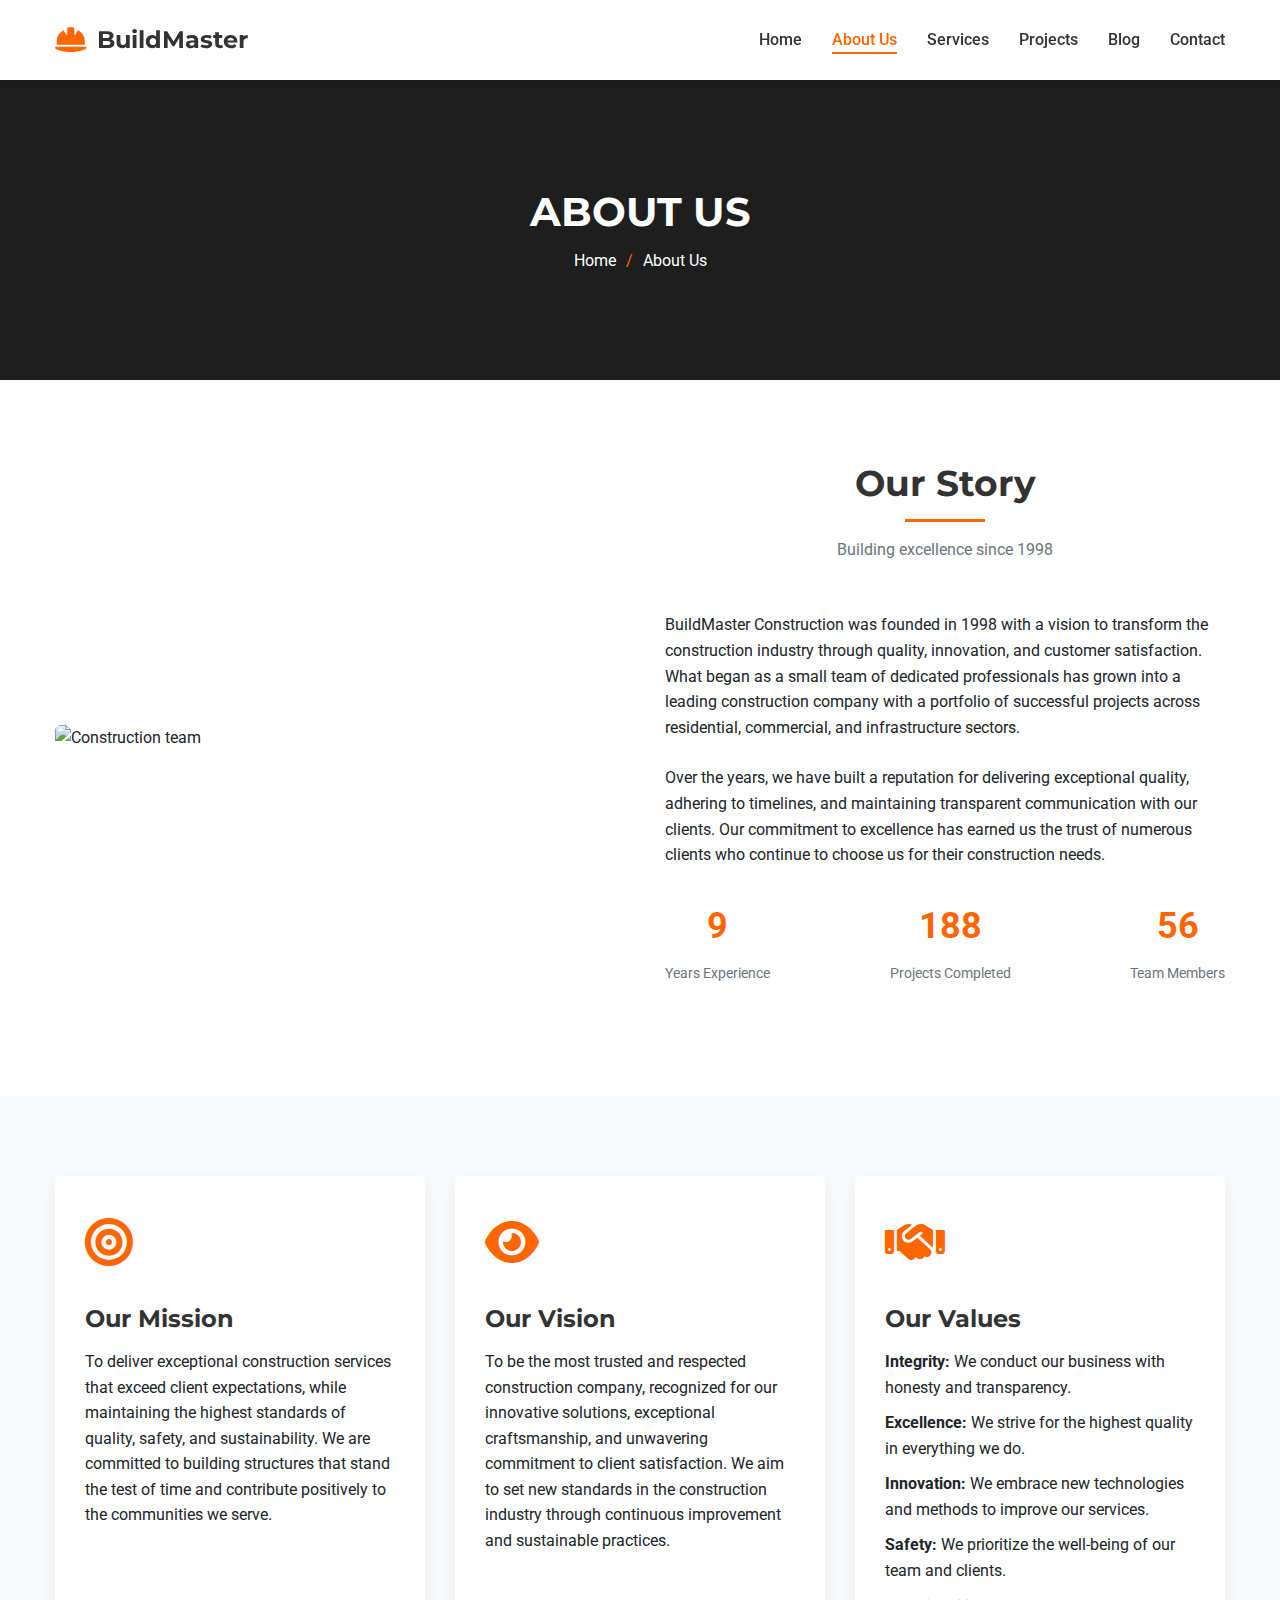
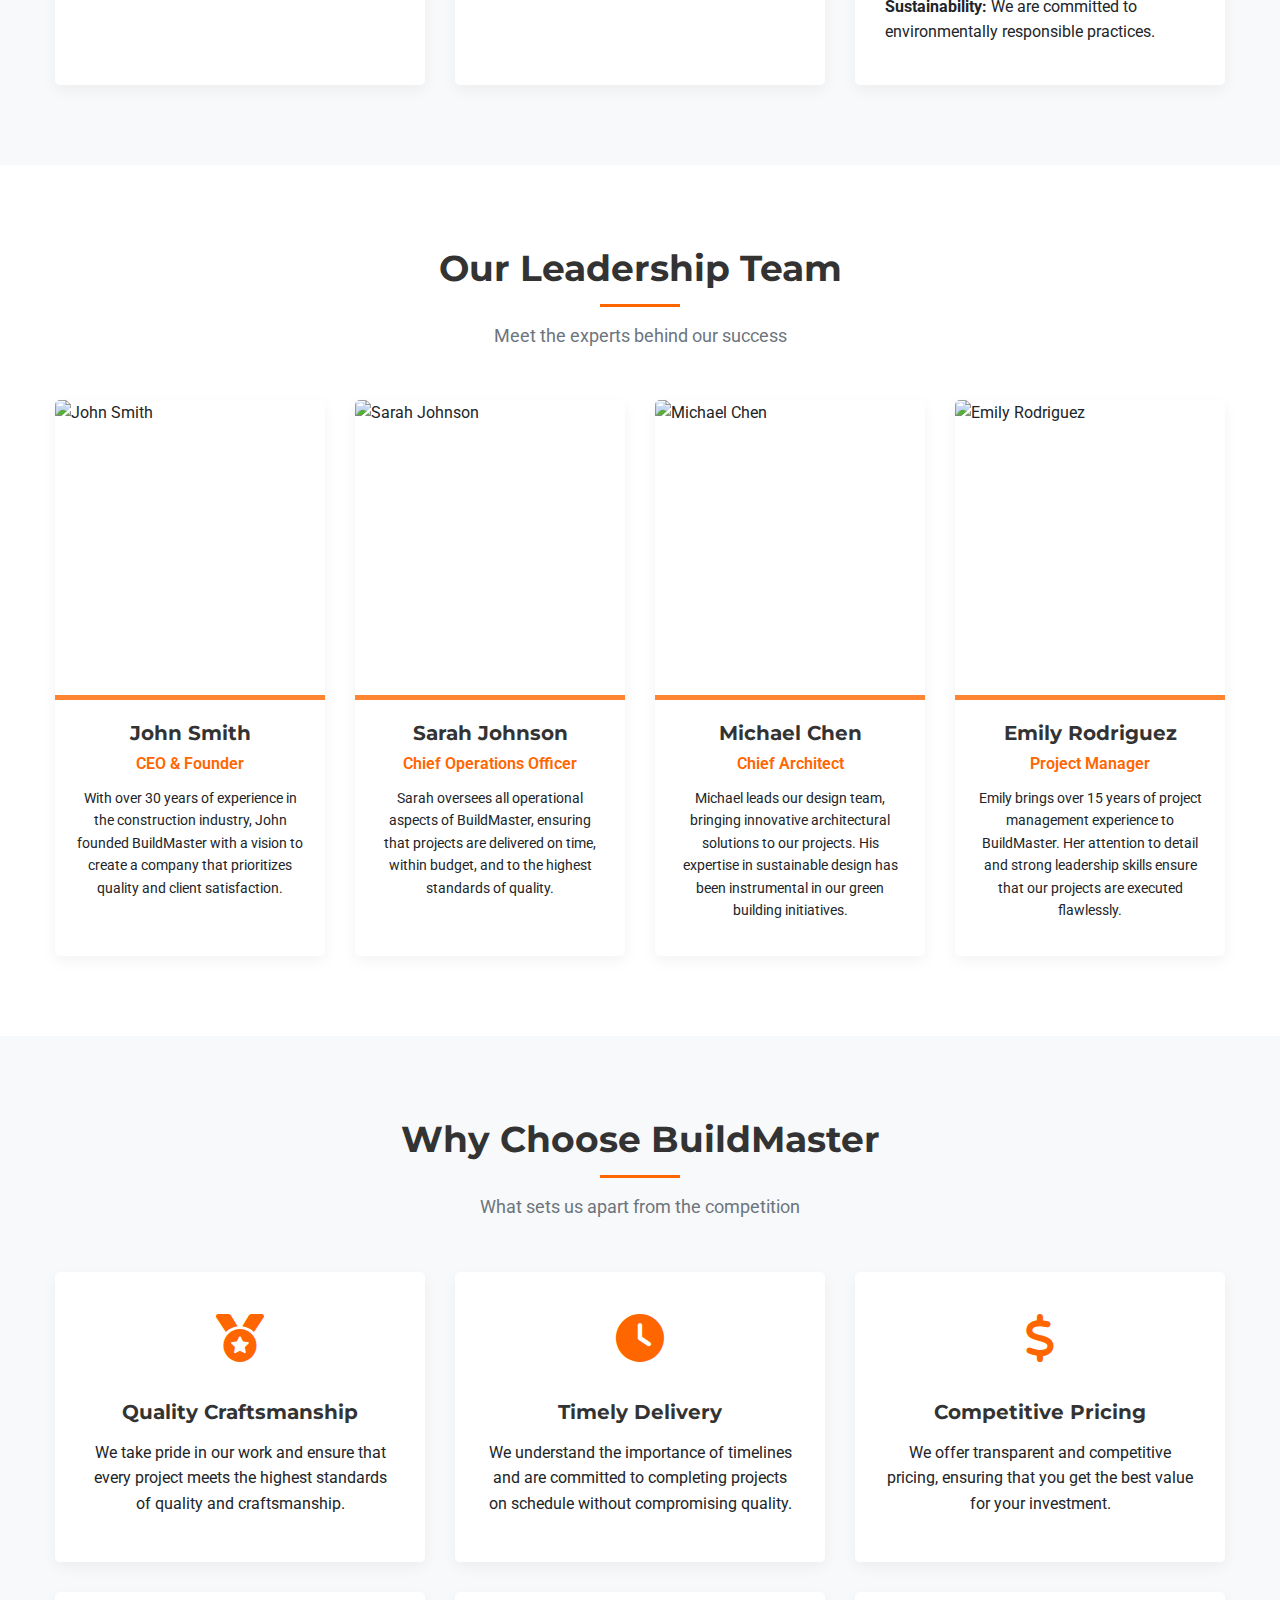
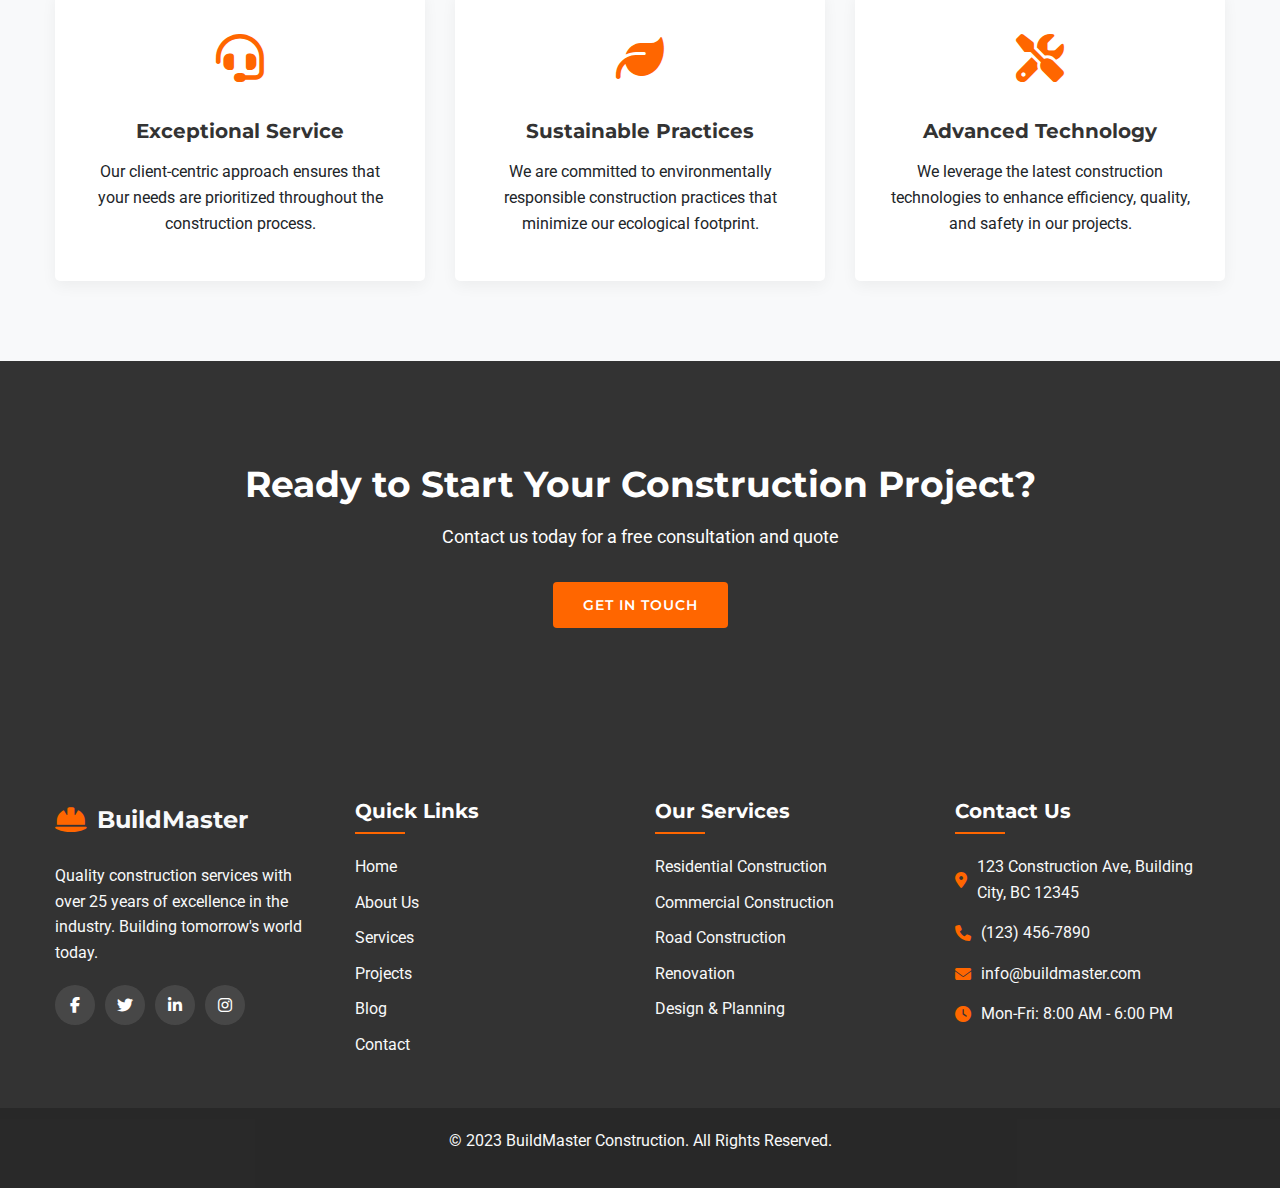
==== commit c4e336d6: "BuildMaster  Building Your Vision with Excellence" ====
--- a/about.html
+++ b/about.html
@@ -283,7 +283,7 @@
                             <li><a href="index.html">Home</a></li>
                             <li><a href="about.html">About Us</a></li>
                             <li><a href="services.html">Services</a></li>
-                            <li><a href="projects.html">Projects</a></li>
+                            <li><a href="project.html">Projects</a></li>
                             <li><a href="blog.html">Blog</a></li>
                             <li><a href="contact.html">Contact</a></li>
                         </ul>
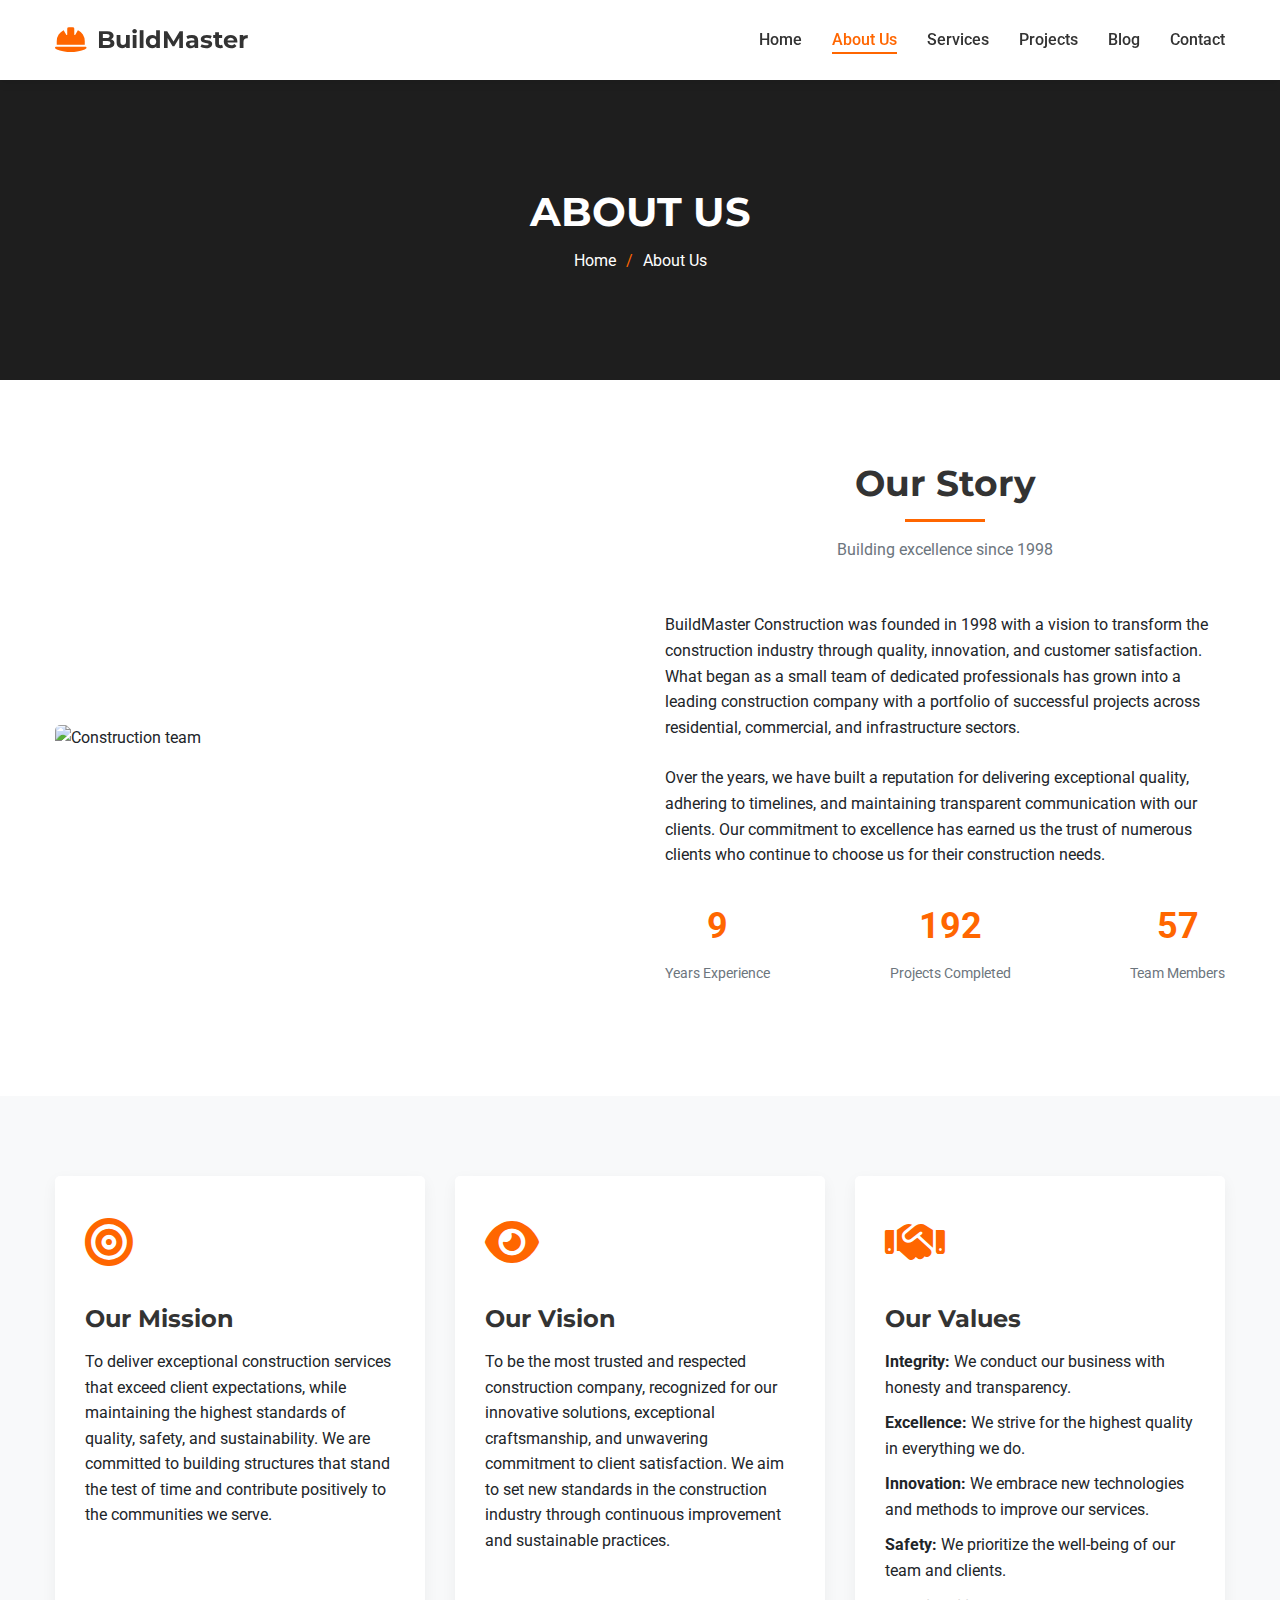
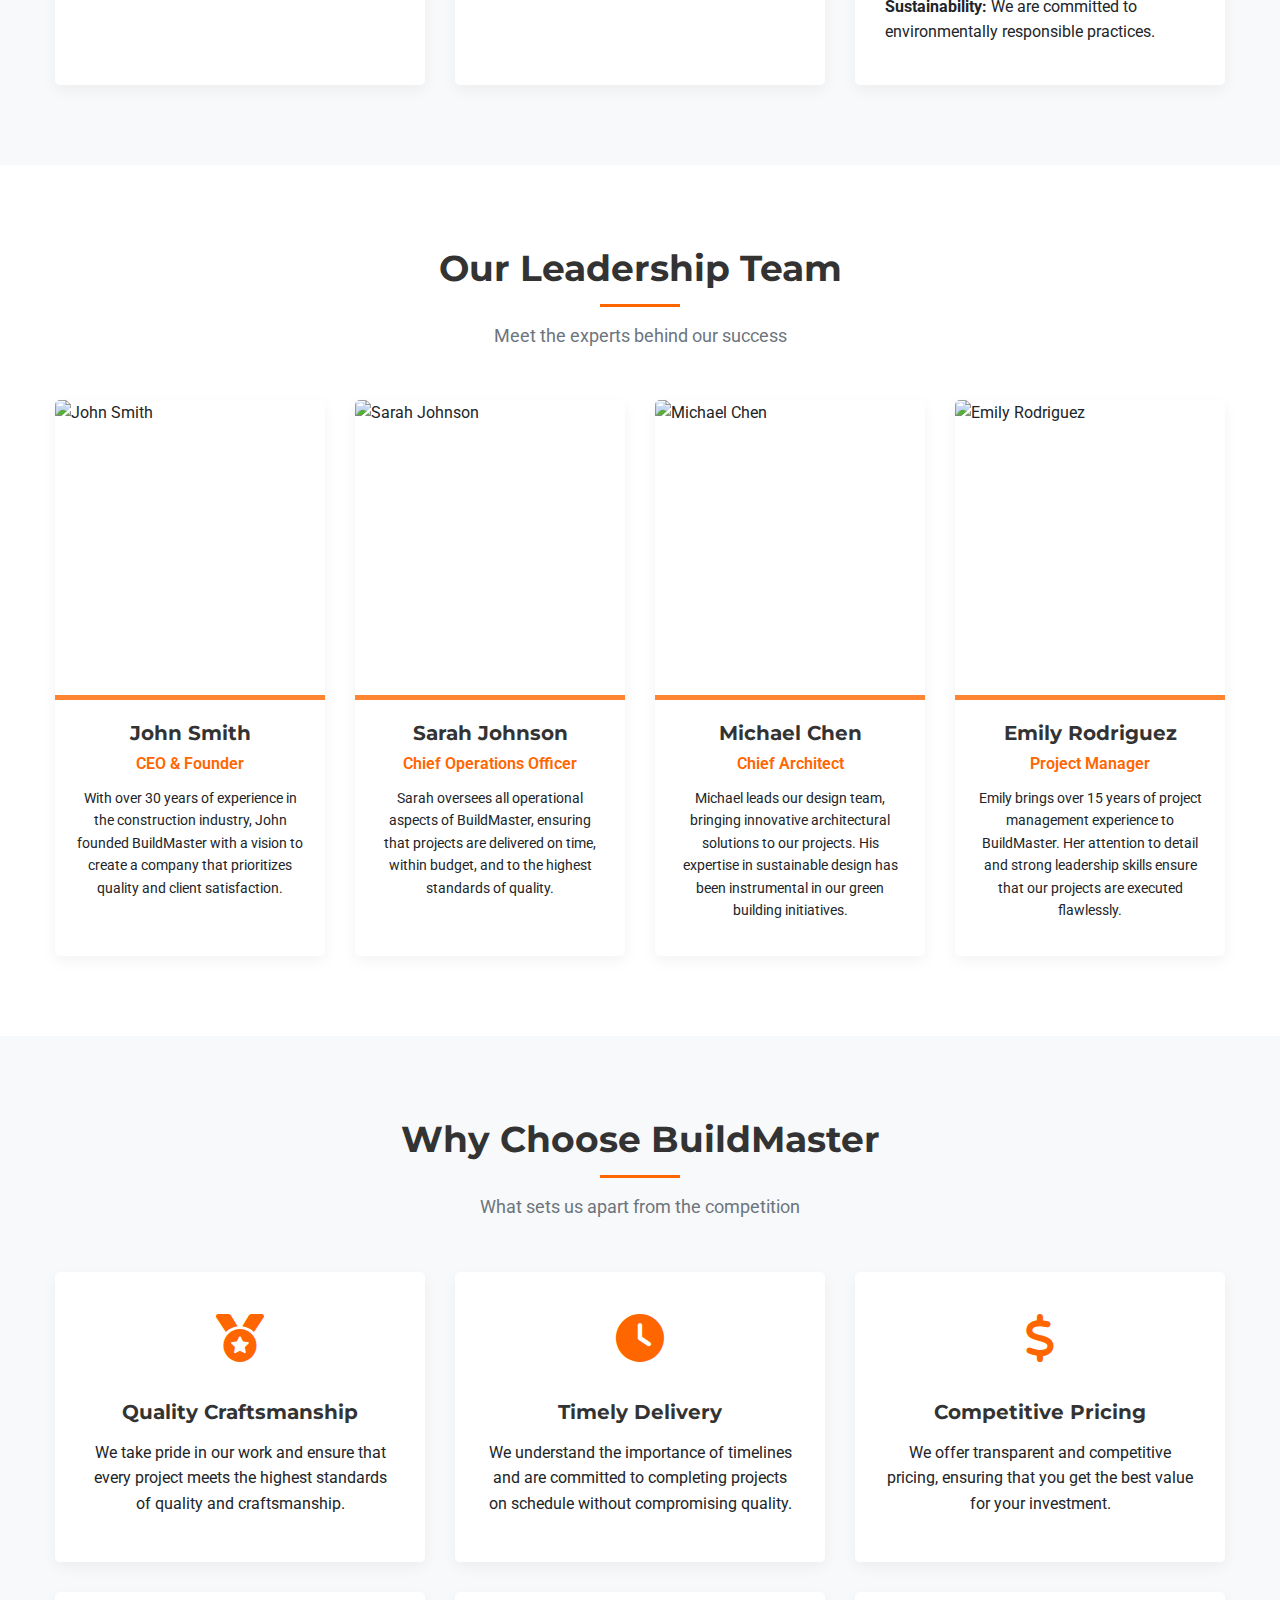
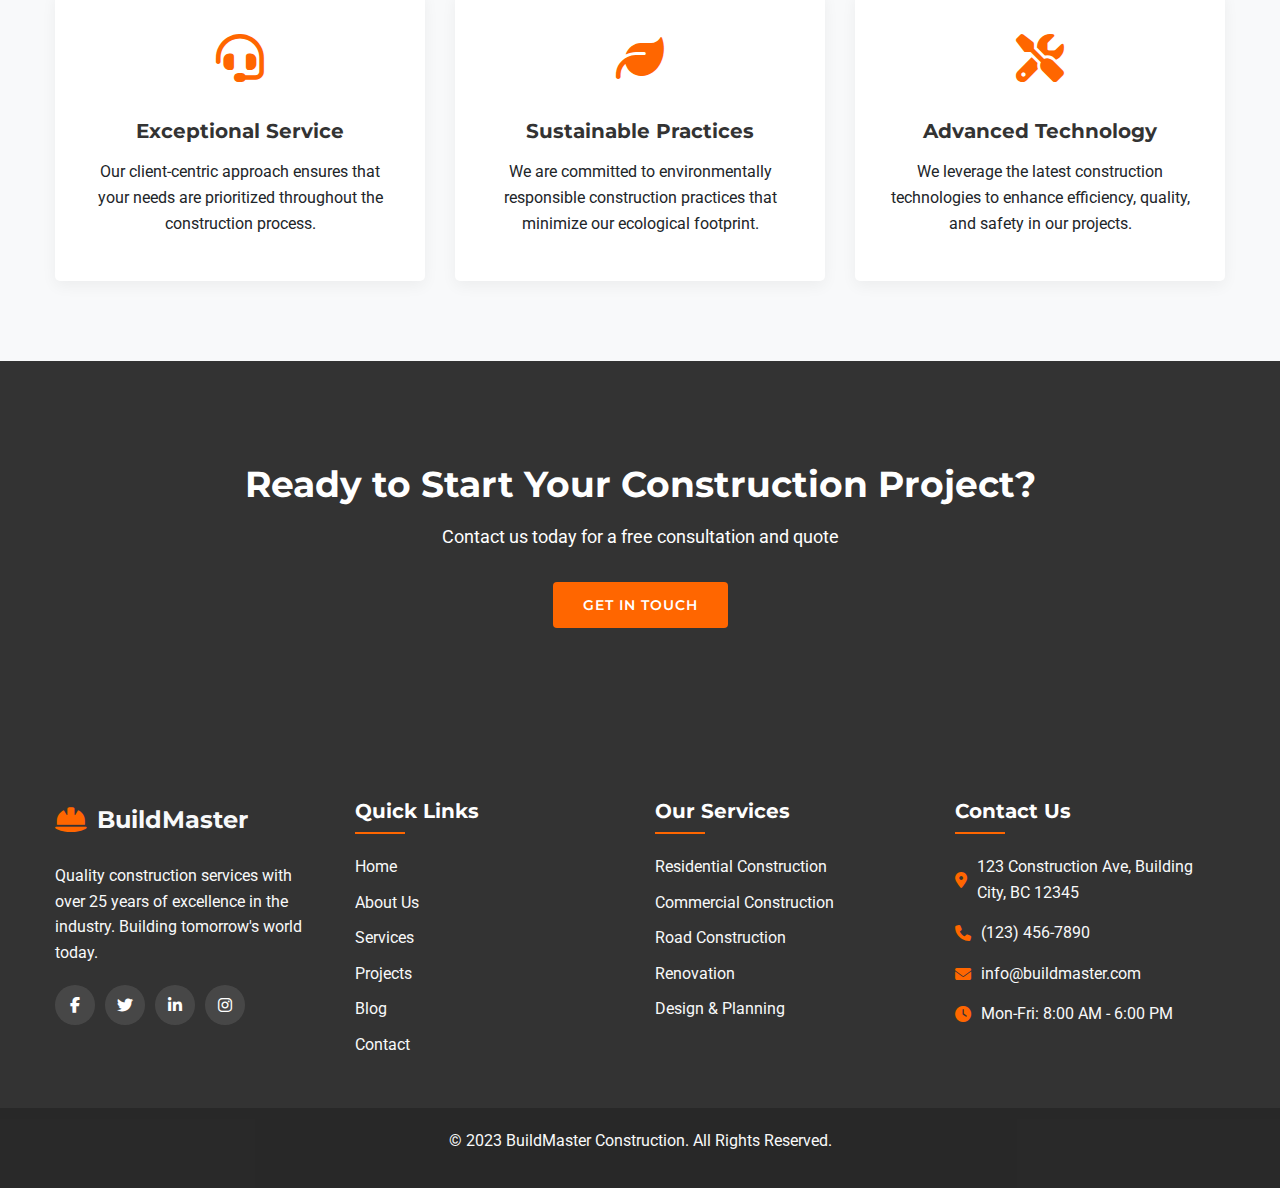
==== commit e800711b: "BuildMaster  Building Your Vision with Excellence" ====
--- a/about.html
+++ b/about.html
@@ -31,7 +31,7 @@
                         <li><a href="index.html">Home</a></li>
                         <li><a href="about.html" class="active">About Us</a></li>
                         <li><a href="services.html">Services</a></li>
-                        <li><a href="projects.html">Projects</a></li>
+                        <li><a href="project.html">Projects</a></li>
                         <li><a href="blog.html">Blog</a></li>
                         <li><a href="contact.html">Contact</a></li>
                     </ul>
